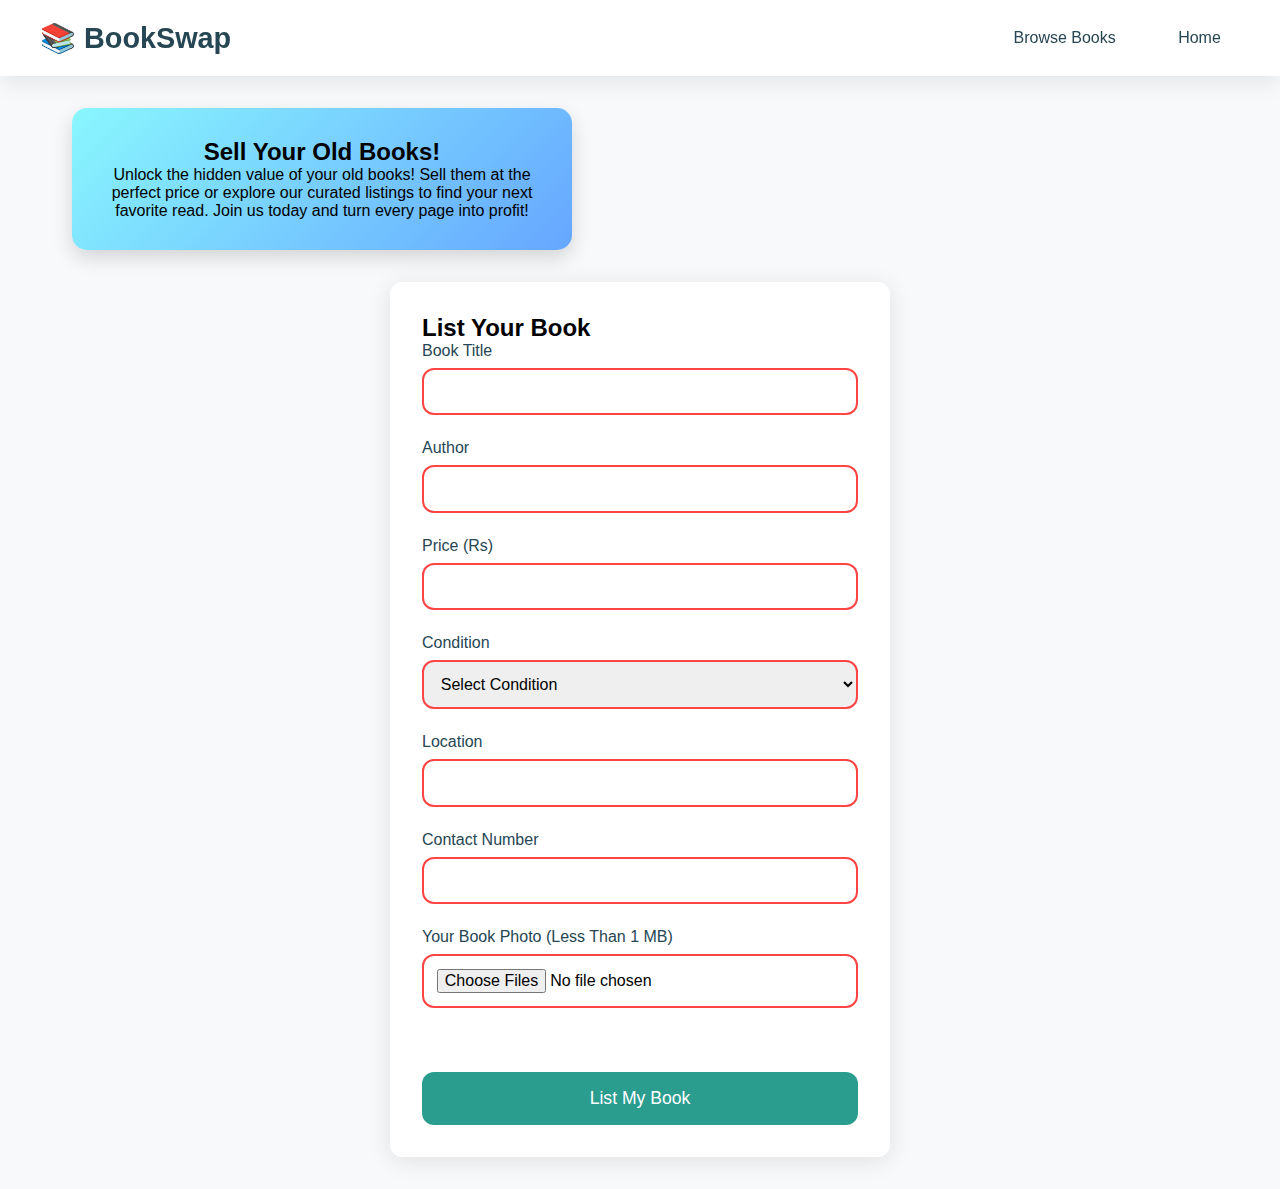
==== sell.html @ ebf1983a "Add files via upload" ====
<!-- sell.html -->
<!DOCTYPE html>
<html lang="en">
<head>
    <meta charset="UTF-8">
    <meta name="viewport" content="width=device-width, initial-scale=1.0">
    <title>Sell Books | BookSwap</title>
    <link rel="stylesheet" href="buy.css">
</head>
<body>
    <header class="main-header">
        <div class="header-content">
            <a href="suraj.html" class="logo">📚 BookSwap</a>
            <nav class="nav-links">
                <a href="buy.html" class="nav-link">Browse Books</a>
                <a href="suraj.html" class="nav-link active">Home</a>
            </nav>
        </div>
    </header>

    <div class="container">
        <!-- Attractive Book Selling Card -->
        <div class="card">
          <h2>Sell Your Old Books!</h2>
          <p>
            Unlock the hidden value of your old books! Sell them at the perfect price or explore our curated listings to find your next favorite read. Join us today and turn every page into profit!
          </p>
        </div>

    <div class="container">
        <form class="sell-form" id="sellForm">
            <h2>List Your Book</h2>
            
            <div class="form-group">
                <label>Book Title</label>
                <input type="text" name="title" required>
            </div>
            
            <div class="form-group">
                <label>Author</label>
                <input type="text" name="author" required>
            </div>

            <div class="form-group">
                <label>Price (Rs)</label>
                <input type="number" name="price" step="0.01" required>
            </div>

            <div class="form-group">
                <label>Condition</label>
                <select name="condition" required>
                    <option value="">Select Condition</option>
                    <option>New</option>
                    <option>Like New</option>
                    <option>Good</option>
                    <option>Fair</option>
                </select>
            </div>

            <div class="form-group">
                <label>Location</label>
                <input type="text" name="location" required>
            </div>

            <div class="form-group">
                <label>Contact Number</label>
                <input type="tel" name="phone" pattern="[0-9]{10}" required 
                    title="10-digit phone number">
            </div>

            
            <!-- sell.html -->
            <label for="fileInput">Your book photo (less than 1 MB)</label>
           
            

<input type="file" id="fileInput" multiple accept="image/*" required
onchange="validateFiles(this)">

<!-- buy.html -->
<div class="book-grid" id="bookGrid"></div>

            <button type="submit" class="submit-btn">List My Book</button>
        </form>
    </div>

    <script src="script.js"></script>
</body>
</html>
---- buy.css ----
:root {
  --primary: #2A9D8F;
  --secondary: #264653;
  --accent: #E9C46A;
  --light: #F8F9FA;
  --radius: 12px;
  --shadow: 0 4px 24px rgba(0,0,0,0.1);
}

* {
  margin: 0;
  padding: 0;
  box-sizing: border-box;
  font-family: 'Segoe UI', sans-serif;
}

body {
  background: var(--light);
  min-height: 100vh;
}

/* Header Styles */
.main-header {
  background: white;
  padding: 1rem 2rem;
  box-shadow: var(--shadow);
  position: sticky;
  top: 0;
  z-index: 100;
}

.header-content {
  max-width: 1200px;
  margin: 0 auto;
  display: flex;
  justify-content: space-between;
  align-items: center;
}

.logo {
  font-size: 1.8rem;
  font-weight: 700;
  color: var(--secondary);
  text-decoration: none;
  display: flex;
  align-items: center;
  gap: 0.5rem;
}

.nav-links {
  display: flex;
  gap: 1.5rem;
}

.nav-link {
  padding: 0.8rem 1.2rem;
  border-radius: var(--radius);
  color: var(--secondary);
  text-decoration: none;
  transition: all 0.3s ease;
}

.nav-link:hover {
  background: rgba(42,157,143,0.1);
}

/* Common Container Styles */
.container {
  max-width: 1200px;
  margin: 2rem auto;
  padding: 0 2rem;
}

/* Sell Page Styles */
.sell-form {
  background: white;
  padding: 2rem;
  border-radius: var(--radius);
  box-shadow: var(--shadow);
  max-width: 800px;
  margin: 0 auto;
}

.form-group {
  margin-bottom: 1.5rem;
}

.form-group label {
  display: block;
  margin-bottom: 0.5rem;
  color: var(--secondary);
  font-weight: 500;
}

input, select, textarea {
  width: 100%;
  padding: 0.8rem;
  border: 2px solid #eee;
  border-radius: var(--radius);
  font-size: 1rem;
  transition: all 0.3s ease;
}

input:focus, select:focus {
  outline: none;
  border-color: var(--primary);
  box-shadow: 0 0 0 3px rgba(42,157,143,0.2);
}

.upload-box {
  border: 2px dashed #ddd;
  border-radius: var(--radius);
  padding: 2rem;
  text-align: center;
  cursor: pointer;
  transition: all 0.3s ease;
}

.upload-box:hover {
  border-color: var(--primary);
  background: rgba(42,157,143,0.05);
}

.preview-grid {
  display: grid;
  grid-template-columns: repeat(3, 1fr);
  gap: 1rem;
  margin-top: 1rem;
}

.preview-img {
  width: 100%;
  height: 100px;
  object-fit: cover;
  border-radius: 8px;
}

.submit-btn {
  background: var(--primary);
  color: white;
  width: 100%;
  padding: 1rem;
  border: none;
  border-radius: var(--radius);
  font-size: 1.1rem;
  cursor: pointer;
  transition: transform 0.3s ease;
}

.submit-btn:hover {
  transform: translateY(-2px);
}

/* Buy Page Styles */
.search-bar {
  width: 100%;
  padding: 1rem;
  border: 2px solid #eee;
  border-radius: var(--radius);
  margin-bottom: 2rem;
  font-size: 1.1rem;
}

.book-grid {
  display: grid;
  gap: 2rem;
  grid-template-columns: repeat(auto-fill, minmax(300px, 1fr));
}

.book-card {
  background: white;
  border-radius: var(--radius);
  box-shadow: var(--shadow);
  overflow: hidden;
  transition: transform 0.3s ease;
}

.book-card:hover {
  transform: translateY(-5px);
}

.book-image {
  width: 100%;
  height: 200px;
  object-fit: cover;
}

.book-details {
  padding: 1.5rem;
}

.book-price {
  color: var(--primary);
  font-size: 1.4rem;
  font-weight: 700;
  margin: 0.5rem 0;
}

.book-info {
  color: #666;
  font-size: 0.9rem;
  margin: 0.3rem 0;
}

.remove-btn {
  background: rgba(255,0,0,0.1);
  color: #ff4444;
  width: 100%;
  padding: 0.8rem;
  border: none;
  border-radius: 8px;
  margin-top: 1rem;
  cursor: pointer;
  transition: all 0.3s ease;
}

.remove-btn:hover {
  background: rgba(255,0,0,0.2);
}

/* Responsive Design */
@media (max-width: 768px) {
  .header-content {
      flex-direction: column;
      gap: 1rem;
  }

  .nav-links {
      flex-direction: column;
      width: 100%;
      text-align: center;
  }

  .preview-grid {
      grid-template-columns: repeat(2, 1fr);
  }
}/* Ensure preview images are visible */
.preview-img {
  width: 100%;
  height: 120px;
  object-fit: cover;
  border-radius: 8px;
  margin: 5px;
  border: 2px solid #eee;
}

/* Error states */
input:invalid, select:invalid {
  border-color: #ff4444;
  animation: shake 0.5s;
}

@keyframes shake {
  0%, 100% { transform: translateX(0); }
  25% { transform: translateX(5px); }
  75% { transform: translateX(-5px); }
}
/* styles.css */
.preview-img {
  width: 100%;
  height: 120px;
  object-fit: cover;
  margin: 5px;
  border-radius: 8px;
  border: 2px solid #eee;
}

.book-image {
  width: 100%;
  height: 200px;
  object-fit: cover;
  border-radius: 12px 12px 0 0;
}

@keyframes highlight {
  0% { transform: translateY(20px); opacity: 0; }
  100% { transform: translateY(0); opacity: 1; }
}

.book-card {
  animation: highlight 0.5s ease;
}
.card {
  background: linear-gradient(135deg, #89f7fe, #66a6ff);
  border-radius: 15px;
  box-shadow: 0 8px 20px rgba(0, 0, 0, 0.15);
  padding: 30px;
  text-align: center;
  width: 100%;
  max-width: 500px;
  transition: transform 0.3s ease, box-shadow 0.3s ease;
}

.sell-form {
  width: 100%;
  max-width: 500px;
}
.owner-controls {
  margin-top: 15px;
  display: flex;
  gap: 10px;
}

.edit-btn, .remove-btn {
  padding: 8px 15px;
  border: none;
  border-radius: 5px;
  cursor: pointer;
  transition: opacity 0.3s;
}

.edit-btn {
  background: #3498db;
  color: white;
}

.remove-btn {
  background: #e74c3c;
  color: white;
}

@keyframes highlight {
  0% { background: transparent; }
  50% { background: #fff3d4; }
  100% { background: transparent; }
}
/* Style for labels within the sell form */
.sell-form label {
  display: block;          /* Places label on its own line */
  font-size: 1rem;         /* Adjust the font size as needed */
  font-weight: 500;        /* Gives a medium font weight */
  color: var(--secondary); /* Uses your secondary color variable */
  margin-bottom: 0.5rem;   /* Adds space between the label and input */
  text-transform: capitalize; /* Optional: capitalizes each word */
}
/* buy.css - Enhanced Version */
.book-grid {
  display: grid;
  grid-template-columns: repeat(auto-fill, minmax(280px, 1fr));
  gap: 25px;
  padding: 2rem;
}

.book-card {
  background: #ffffff;
  border-radius: 12px;
  box-shadow: 0 4px 12px rgba(0, 0, 0, 0.1);
  overflow: hidden;
  transition: transform 0.2s ease;
}

.book-card:hover {
  transform: translateY(-5px);
}

.book-images {
  position: relative;
  height: 380px;
  overflow: hidden;
  background: #f5f5f5;
}

.book-image {
  width: 100%;
  height: 100%;
  object-fit: cover;
  transition: transform 0.3s ease;
}

.book-image:hover {
  transform: scale(1.03);
}

.book-details {
  padding: 1.5rem;
}

.book-details h3 {
  font-size: 1.3rem;
  margin: 0 0 0.5rem;
  color: #2c3e50;
  line-height: 1.3;
}

.book-author {
  color: #7f8c8d;
  font-size: 0.95rem;
  margin-bottom: 0.8rem;
}

.book-price {
  color: #27ae60;
  font-size: 1.4rem;
  font-weight: 700;
  margin: 1rem 0;
}

.book-info {
  display: flex;
  flex-direction: column;
  gap: 0.5rem;
  font-size: 0.9rem;
  color: #34495e;
}

.book-condition {
  position: absolute;
  top: 15px;
  left: 15px;
  background: rgba(255, 255, 255, 0.9);
  padding: 5px 12px;
  border-radius: 20px;
  font-size: 0.8rem;
  font-weight: 500;
}

.book-location {
  display: flex;
  align-items: center;
  gap: 5px;
  color: #e67e22;
}

.book-phone {
  display: flex;
  align-items: center;
  gap: 5px;
  color: #2980b9;
}

.owner-controls {
  margin-top: 1.2rem;
  display: flex;
  gap: 10px;
}

.edit-btn, .remove-btn {
  padding: 8px 20px;
  border: none;
  border-radius: 6px;
  cursor: pointer;
  transition: all 0.2s ease;
  font-weight: 500;
}

.edit-btn {
  background: #3498db;
  color: white;
}

.edit-btn:hover {
  background: #2980b9;
}

.remove-btn {
  background: #e74c3c;
  color: white;
}

.remove-btn:hover {
  background: #c0392b;
}

@keyframes highlight {
  0% { background: transparent; }
  50% { background: #f9f9f9; }
  100% { background: transparent; }
}

/* Responsive Design */
@media (max-width: 768px) {
  .book-grid {
      grid-template-columns: repeat(auto-fill, minmax(250px, 1fr));
      padding: 1rem;
  }
  
  .book-images {
      height: 320px;
  }
}

@media (max-width: 480px) {
  .book-card {
      margin-bottom: 1.5rem;
  }
  
  .book-images {
      height: 280px;
  }
}
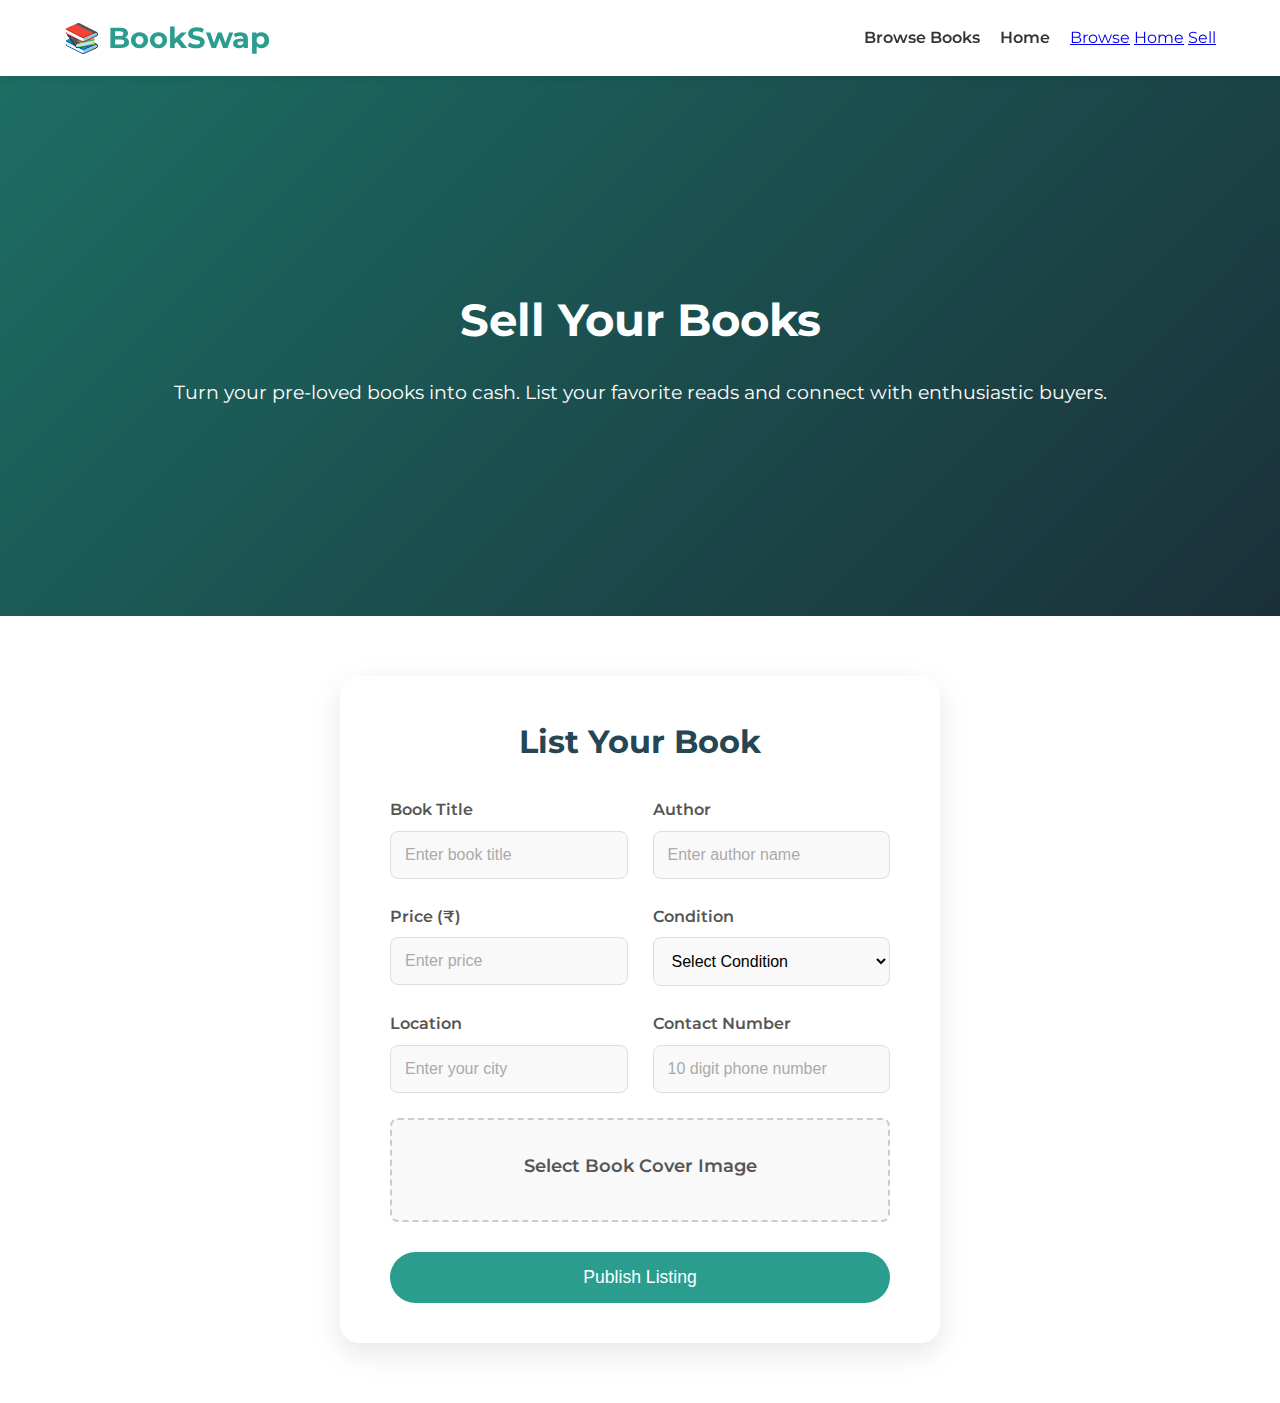
==== commit 7b2d5e3a: "Update sell.html" ====
--- a/sell.html
+++ b/sell.html
@@ -1,89 +1,96 @@
-<!-- sell.html -->
 <!DOCTYPE html>
 <html lang="en">
 <head>
-    <meta charset="UTF-8">
-    <meta name="viewport" content="width=device-width, initial-scale=1.0">
-    <title>Sell Books | BookSwap</title>
-    <link rel="stylesheet" href="buy.css">
+  <meta charset="UTF-8" />
+  <meta name="viewport" content="width=device-width, initial-scale=1.0" />
+  <title>Sell Books | BookSwap</title>
+  <link rel="stylesheet" href="sell.css" />
+  <!-- Google Fonts for modern typography -->
+  <link href="https://fonts.googleapis.com/css2?family=Montserrat:wght@400;600;700&display=swap" rel="stylesheet">
+     <script type="module" src="script.js"></script>
 </head>
 <body>
-    <header class="main-header">
-        <div class="header-content">
-            <a href="suraj.html" class="logo">📚 BookSwap</a>
-            <nav class="nav-links">
-                <a href="buy.html" class="nav-link">Browse Books</a>
-                <a href="suraj.html" class="nav-link active">Home</a>
-            </nav>
+  <header class="main-header">
+    <div class="header-content container">
+      <a href="index.html" class="logo">📚 BookSwap</a>
+      <nav class="nav-links">
+        <a href="buy.html" class="nav-link">Browse Books</a>
+        <a href="index.html" class="nav-link">Home</a>
+        <!-- Add to header section -->
+<button class="hamburger" aria-label="Menu">
+  <span class="hamburger-box">
+    <span class="hamburger-inner"></span>
+  </span>
+</button>
+<div class="mobile-menu">
+  <a href="buy.html" class="mobile-nav-link">Browse</a>
+  <a href="index.html" class="mobile-nav-link">Home</a>
+  <a href="sell.html" class="mobile-nav-link">Sell</a>
+</div>
+      </nav>
+    </div>
+  </header>
+  
+  <section class="hero-section">
+    <div class="hero-overlay"></div>
+    <div class="hero-content container">
+      <h1>Sell Your Books</h1>
+      <p>Turn your pre-loved books into cash. List your favorite reads and connect with enthusiastic buyers.</p>
+    </div>
+  </section>
+  
+  <section class="sell-form-section">
+    <div class="form-container container">
+      <form class="sell-form" id="sellForm">
+        <h2 class="form-title">List Your Book</h2>
+        <div class="form-grid">
+          <div class="form-group">
+            <label for="title">Book Title</label>
+            <input type="text" id="title" name="title" placeholder="Enter book title" required>
+          </div>
+          <div class="form-group">
+            <label for="author">Author</label>
+            <input type="text" id="author" name="author" placeholder="Enter author name" required>
+          </div>
+          <div class="form-group">
+            <label for="price">Price (₹)</label>
+            <input type="number" id="price" name="price" placeholder="Enter price" step="0.01" required>
+          </div>
+          <div class="form-group">
+            <label for="condition">Condition</label>
+            <select id="condition" name="condition" required>
+              <option value="">Select Condition</option>
+              <option>New</option>
+              <option>Like New</option>
+              <option>Good</option>
+              <option>Fair</option>
+            </select>
+          </div>
+          <div class="form-group">
+            <label for="location">Location</label>
+            <input type="text" id="location" name="location" placeholder="Enter your city" required>
+          </div>
+          <div class="form-group">
+            <label for="phone">Contact Number</label>
+            <input type="tel" id="phone" name="phone" placeholder="10 digit phone number" pattern="[0-9]{10}" required>
+          </div>
+          <div class="form-group upload-group">
+            <div class="upload-box" id="uploadBox">
+              <input type="file" id="bookCover" accept="image/*" hidden>
+              <label for="bookCover" class="upload-content">
+                <span class="upload-text">Select Book Cover Image</span>
+              </label>
+            </div>
+            <div id="previewContainer" class="preview-container" style="display: none;">
+              <img id="previewImage" class="preview-image" alt="Book Cover Preview">
+            </div>
+          </div>
         </div>
-    </header>
+        <button type="submit" class="submit-btn">Publish Listing</button>
+      </form>
+    </div>
+  </section>
+  
 
-    <div class="container">
-        <!-- Attractive Book Selling Card -->
-        <div class="card">
-          <h2>Sell Your Old Books!</h2>
-          <p>
-            Unlock the hidden value of your old books! Sell them at the perfect price or explore our curated listings to find your next favorite read. Join us today and turn every page into profit!
-          </p>
-        </div>
-
-    <div class="container">
-        <form class="sell-form" id="sellForm">
-            <h2>List Your Book</h2>
-            
-            <div class="form-group">
-                <label>Book Title</label>
-                <input type="text" name="title" required>
-            </div>
-            
-            <div class="form-group">
-                <label>Author</label>
-                <input type="text" name="author" required>
-            </div>
-
-            <div class="form-group">
-                <label>Price (Rs)</label>
-                <input type="number" name="price" step="0.01" required>
-            </div>
-
-            <div class="form-group">
-                <label>Condition</label>
-                <select name="condition" required>
-                    <option value="">Select Condition</option>
-                    <option>New</option>
-                    <option>Like New</option>
-                    <option>Good</option>
-                    <option>Fair</option>
-                </select>
-            </div>
-
-            <div class="form-group">
-                <label>Location</label>
-                <input type="text" name="location" required>
-            </div>
-
-            <div class="form-group">
-                <label>Contact Number</label>
-                <input type="tel" name="phone" pattern="[0-9]{10}" required 
-                    title="10-digit phone number">
-            </div>
-
-            
-            <!-- sell.html -->
-            <label for="fileInput">Your book photo (less than 1 MB)</label>
-           
-            
-
-<input type="file" id="fileInput" multiple accept="image/*" required
-onchange="validateFiles(this)">
-
-<!-- buy.html -->
-<div class="book-grid" id="bookGrid"></div>
-
-            <button type="submit" class="submit-btn">List My Book</button>
-        </form>
-    </div>
-
-    <script src="script.js"></script>
 </body>
-</html>+</html>
--- a/sell.css
+++ b/sell.css
@@ -0,0 +1,403 @@
+/* Reset & Base Styles */
+* {
+    margin: 0;
+    padding: 0;
+    box-sizing: border-box;
+  }
+  body {
+    font-family: 'Montserrat', sans-serif;
+    background: #f0f4f8;
+    color: #333;
+    line-height: 1.6;
+  }
+  
+  /* Container */
+  .container {
+    width: 90%;
+    max-width: 1200px;
+    margin: 0 auto;
+  }
+  
+  /* Header */
+  .main-header {
+    background: #fff;
+    padding: 15px 0;
+    box-shadow: 0 2px 6px rgba(0, 0, 0, 0.1);
+    position: sticky;
+    top: 0;
+    z-index: 1000;
+  }
+  .header-content {
+    display: flex;
+    justify-content: space-between;
+    align-items: center;
+  }
+  .logo {
+    font-size: 1.8rem;
+    color: #2a9d8f;
+    text-decoration: none;
+    font-weight: 700;
+  }
+  .nav-links {
+    display: flex;
+    gap: 20px;
+  }
+  .nav-link {
+    text-decoration: none;
+    color: #333;
+    font-weight: 600;
+    position: relative;
+    transition: color 0.3s ease;
+  }
+  .nav-link::after {
+    content: "";
+    position: absolute;
+    bottom: -4px;
+    left: 0;
+    width: 0%;
+    height: 2px;
+    background: #2a9d8f;
+    transition: width 0.3s ease;
+  }
+  .nav-link:hover {
+    color: #2a9d8f;
+  }
+  .nav-link:hover::after {
+    width: 100%;
+  }
+  
+  /* Hero Section */
+  .hero-section {
+    position: relative;
+    background: linear-gradient(135deg, #2a9d8f, #264653);
+    min-height: 60vh;
+    display: flex;
+    align-items: center;
+    justify-content: center;
+    text-align: center;
+    color: #fff;
+    padding: 40px 20px;
+  }
+  .hero-overlay {
+    position: absolute;
+    top: 0;
+    left: 0;
+    right: 0;
+    bottom: 0;
+    background: rgba(0, 0, 0, 0.3);
+    z-index: 1;
+  }
+  .hero-content {
+    position: relative;
+    z-index: 2;
+  }
+  .hero-content h1 {
+    font-size: 2.8rem;
+    margin-bottom: 20px;
+    animation: fadeInDown 1s ease-out;
+  }
+  .hero-content p {
+    font-size: 1.2rem;
+    animation: fadeInUp 1s ease-out;
+  }
+  @keyframes fadeInDown {
+    from { opacity: 0; transform: translateY(-20px); }
+    to { opacity: 1; transform: translateY(0); }
+  }
+  @keyframes fadeInUp {
+    from { opacity: 0; transform: translateY(20px); }
+    to { opacity: 1; transform: translateY(0); }
+  }
+  
+  /* Sell Form Section */
+  .sell-form-section {
+    padding: 60px 20px;
+    background: #fff;
+  }
+  .form-container {
+    display: flex;
+    justify-content: center;
+  }
+  .sell-form {
+    background: rgba(255, 255, 255, 0.95);
+    border-radius: 20px;
+    padding: 40px 50px;
+    box-shadow: 0 10px 30px rgba(0, 0, 0, 0.1);
+    max-width: 600px;
+    width: 100%;
+    animation: formFadeIn 1s ease-out;
+  }
+  @keyframes formFadeIn {
+    from { opacity: 0; transform: translateY(20px); }
+    to { opacity: 1; transform: translateY(0); }
+  }
+  .form-title {
+    font-size: 2rem;
+    text-align: center;
+    margin-bottom: 30px;
+    color: #264653;
+    font-weight: 700;
+  }
+  .form-grid {
+    display: grid;
+    grid-template-columns: 1fr;
+    gap: 20px;
+  }
+  @media (min-width: 600px) {
+    .form-grid {
+      grid-template-columns: 1fr 1fr;
+      gap: 25px;
+    }
+  }
+  /* Form Groups */
+  .form-group {
+    display: flex;
+    flex-direction: column;
+  }
+  .form-group label {
+    margin-bottom: 8px;
+    font-weight: 600;
+    color: #555;
+  }
+  .form-group input,
+  .form-group select {
+    background: #f9f9f9;
+    border: 1px solid #ddd;
+    border-radius: 8px;
+    padding: 14px;
+    font-size: 1rem;
+    transition: border-color 0.3s, box-shadow 0.3s;
+  }
+  .form-group input::placeholder,
+  .form-group select::placeholder {
+    color: #aaa;
+  }
+  .form-group input:focus,
+  .form-group select:focus {
+    border-color: #2a9d8f;
+    box-shadow: 0 0 8px rgba(42, 157, 143, 0.5);
+    outline: none;
+  }
+  
+  /* Upload Section */
+  .upload-group {
+    grid-column: span 2;
+    text-align: center;
+  }
+  .upload-box {
+    background: #f9f9f9;
+    border: 2px dashed #2a9d8f;
+    padding: 30px;
+    border-radius: 10px;
+    cursor: pointer;
+    transition: background-color 0.3s, transform 0.3s;
+    display: flex;
+    align-items: center;
+    justify-content: center;
+  }
+  .upload-box:hover {
+    transform: translateY(-3px);
+    background: #e8f5f2;
+  }
+  .upload-content {
+    font-size: 1.1rem;
+    color: #2a9d8f;
+  }
+  .preview-container {
+    margin-top: 15px;
+  }
+  .preview-image {
+    max-width: 100%;
+    border-radius: 8px;
+    box-shadow: 0 4px 12px rgba(0, 0, 0, 0.1);
+  }
+  
+  /* Submit Button */
+  .submit-btn {
+    background: #2a9d8f;
+    color: #fff;
+    border: none;
+    border-radius: 50px;
+    padding: 15px;
+    font-size: 1.1rem;
+    width: 100%;
+    margin-top: 30px;
+    cursor: pointer;
+    transition: background 0.3s, transform 0.3s;
+  }
+  .submit-btn:hover {
+    background: #21867a;
+    transform: translateY(-2px);
+  }
+  /* ---------- Responsive Design ---------- */
+/* Image Preview Styles */
+.preview-container {
+  display: grid;
+  grid-template-columns: repeat(auto-fill, minmax(100px, 1fr));
+  gap: 1rem;
+  margin-top: 1rem;
+}
+
+.preview-img {
+  width: 100%;
+  height: 150px;
+  object-fit: cover;
+  border-radius: 4px;
+  box-shadow: 0 2px 8px rgba(0,0,0,0.1);
+  transition: transform 0.2s ease;
+}
+
+.preview-img:hover {
+  transform: scale(1.05);
+}
+
+.upload-box {
+  border: 2px dashed #ccc;
+  padding: 2rem;
+  text-align: center;
+  border-radius: 8px;
+  cursor: pointer;
+  transition: all 0.3s ease;
+}
+
+.upload-box:hover {
+  border-color: #3498db;
+  background-color: #f8f9fa;
+}
+
+@keyframes highlightPulse {
+  0% { box-shadow: 0 0 0 0 rgba(52, 152, 219, 0.5); }
+  70% { box-shadow: 0 0 0 10px rgba(52, 152, 219, 0); }
+  100% { box-shadow: 0 0 0 0 rgba(52, 152, 219, 0); }
+}
+/* Updated Header CSS */
+@media (max-width: 768px) {
+  .nav-links {
+    display: none;
+  }
+  
+  .hamburger {
+    display: flex;
+    padding: 10px;
+    z-index: 1001;
+  }
+  
+  .mobile-menu {
+    position: fixed;
+    top: 60px;
+    right: -100%;
+    width: 100%;
+    height: calc(100vh - 60px);
+    background: rgba(255, 255, 255, 0.98);
+    flex-direction: column;
+    align-items: center;
+    padding: 20px;
+    transition: right 0.3s ease-in-out;
+    z-index: 999;
+  }
+  
+  .mobile-menu.active {
+    right: 0;
+  }
+  
+  .mobile-nav-link {
+    padding: 15px;
+    width: 100%;
+    text-align: center;
+    border-bottom: 1px solid #eee;
+    transform: translateX(30px);
+    opacity: 0;
+    transition: all 0.3s ease;
+  }
+  
+  .mobile-menu.active .mobile-nav-link {
+    transform: translateX(0);
+    opacity: 1;
+  }
+  
+  .mobile-nav-link:nth-child(1) { transition-delay: 0.1s; }
+  .mobile-nav-link:nth-child(2) { transition-delay: 0.2s; }
+  .mobile-nav-link:nth-child(3) { transition-delay: 0.3s; }
+}
+
+/* Hamburger Icon Animation */
+.hamburger {
+  display: none;
+  cursor: pointer;
+  background: none;
+  border: none;
+}
+
+.hamburger-box {
+  width: 30px;
+  height: 24px;
+  display: inline-block;
+  position: relative;
+}
+
+.hamburger-inner {
+  width: 100%;
+  height: 2px;
+  background-color: #333;
+  position: absolute;
+  left: 0;
+  top: 50%;
+  transform: translateY(-50%);
+  transition: transform 0.2s ease;
+}
+
+.hamburger-inner::before,
+.hamburger-inner::after {
+  content: "";
+  width: 100%;
+  height: 2px;
+  background-color: #333;
+  position: absolute;
+  left: 0;
+  transition: transform 0.3s ease;
+}
+
+.hamburger-inner::before {
+  top: -8px;
+}
+
+.hamburger-inner::after {
+  top: 8px;
+}
+
+.hamburger.active .hamburger-inner {
+  transform: rotate(45deg);
+}
+
+.hamburger.active .hamburger-inner::before {
+  transform: translateY(8px) rotate(90deg);
+}
+
+.hamburger.active .hamburger-inner::after {
+  transform: translateY(-8px) rotate(90deg);
+}
+
+/* Form Mobile Optimization */
+@media (max-width: 480px) {
+  .sell-form {
+    padding: 30px 20px;
+    border-radius: 15px;
+  }
+  
+  .form-title {
+    font-size: 1.8rem;
+  }
+  
+  .upload-box {
+    padding: 1.5rem;
+  }
+  
+  .preview-img {
+    height: 140px;
+  }
+  
+  .submit-btn {
+    padding: 12px;
+    font-size: 1rem;
+  }
+}
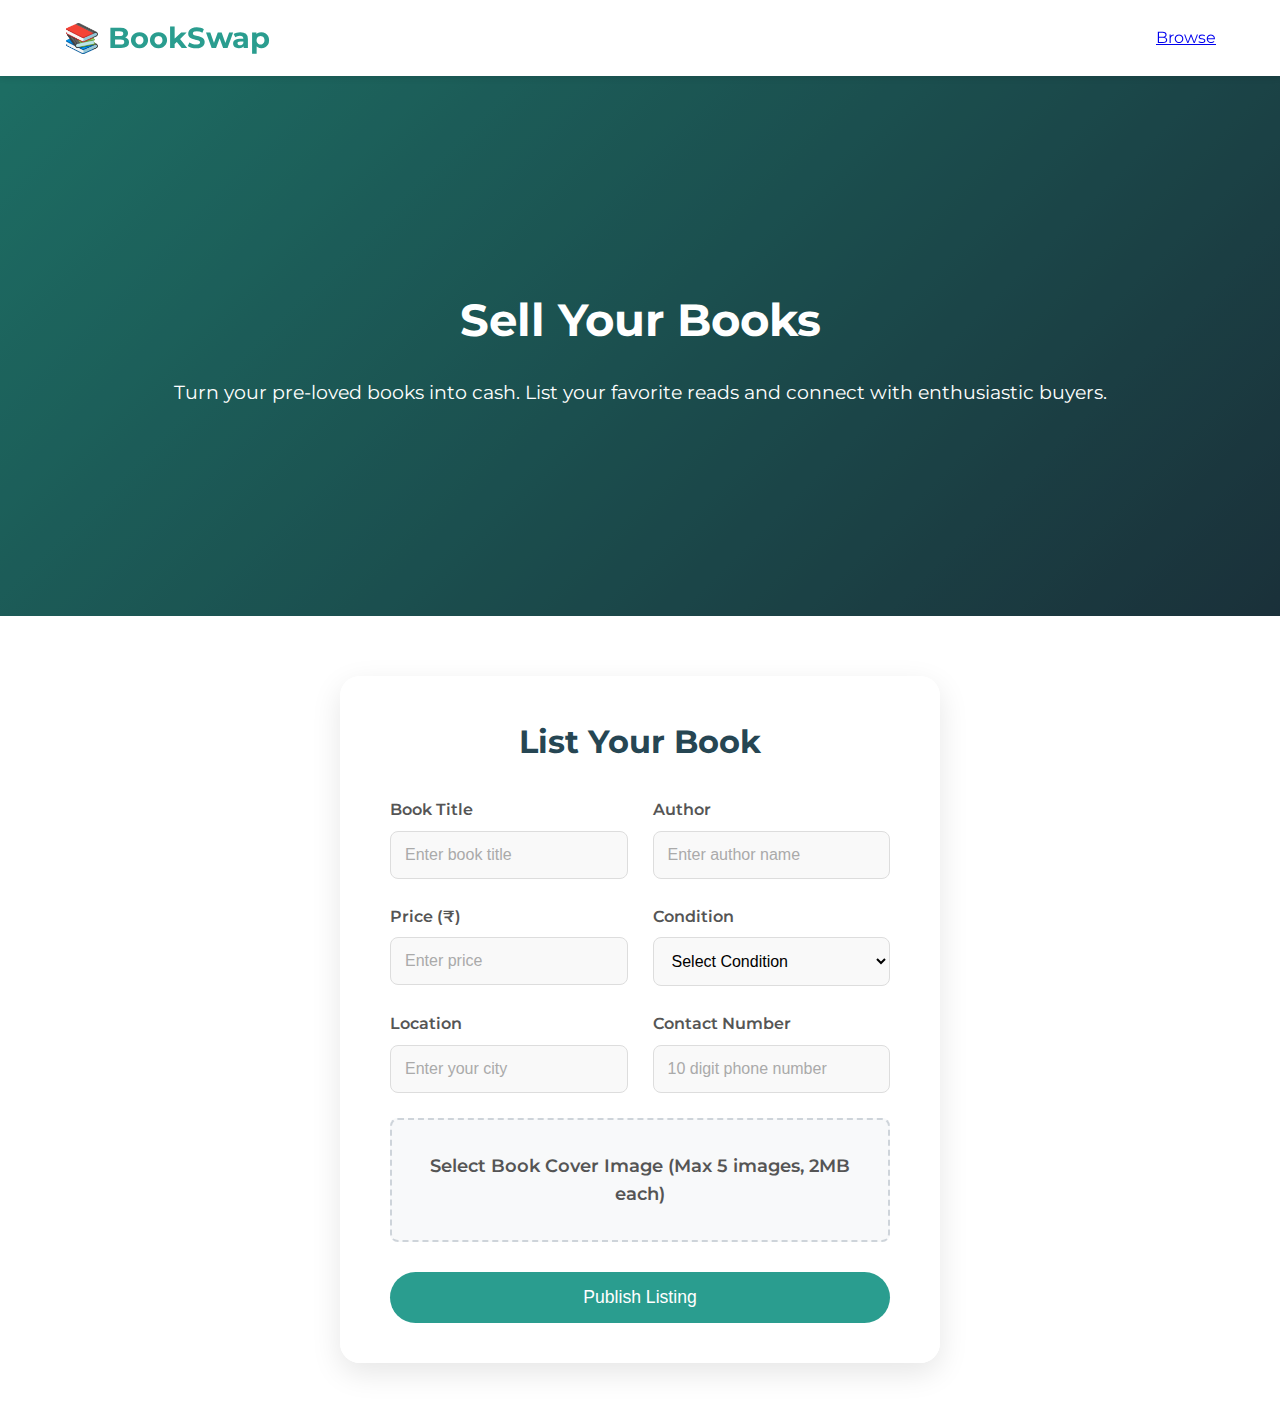
==== commit 4e6fdb15: "Update sell.html" ====
--- a/sell.html
+++ b/sell.html
@@ -5,32 +5,20 @@
   <meta name="viewport" content="width=device-width, initial-scale=1.0" />
   <title>Sell Books | BookSwap</title>
   <link rel="stylesheet" href="sell.css" />
-  <!-- Google Fonts for modern typography -->
   <link href="https://fonts.googleapis.com/css2?family=Montserrat:wght@400;600;700&display=swap" rel="stylesheet">
-     <script type="module" src="script.js"></script>
 </head>
 <body>
   <header class="main-header">
     <div class="header-content container">
       <a href="index.html" class="logo">📚 BookSwap</a>
-      <nav class="nav-links">
-        <a href="buy.html" class="nav-link">Browse Books</a>
-        <a href="index.html" class="nav-link">Home</a>
-        <!-- Add to header section -->
-<button class="hamburger" aria-label="Menu">
-  <span class="hamburger-box">
-    <span class="hamburger-inner"></span>
-  </span>
-</button>
-<div class="mobile-menu">
-  <a href="buy.html" class="mobile-nav-link">Browse</a>
-  <a href="index.html" class="mobile-nav-link">Home</a>
-  <a href="sell.html" class="mobile-nav-link">Sell</a>
-</div>
-      </nav>
+      <a href="buy.html" class="mobile-nav-link">Browse</a>
+      
     </div>
   </header>
-  
+    
+  </header>
+
+  <!-- Hero Section -->
   <section class="hero-section">
     <div class="hero-overlay"></div>
     <div class="hero-content container">
@@ -38,11 +26,15 @@
       <p>Turn your pre-loved books into cash. List your favorite reads and connect with enthusiastic buyers.</p>
     </div>
   </section>
-  
+
+  <!-- Sell Form Section -->
   <section class="sell-form-section">
     <div class="form-container container">
       <form class="sell-form" id="sellForm">
         <h2 class="form-title">List Your Book</h2>
+        <!-- 
+          The form grid is set to one column by default (mobile), and switches to two columns on screens wider than 600px via CSS.
+        -->
         <div class="form-grid">
           <div class="form-group">
             <label for="title">Book Title</label>
@@ -76,21 +68,21 @@
           </div>
           <div class="form-group upload-group">
             <div class="upload-box" id="uploadBox">
-              <input type="file" id="bookCover" accept="image/*" hidden>
+              <input type="file" id="bookCover" accept="image/*" multiple hidden>
               <label for="bookCover" class="upload-content">
                 <span class="upload-text">Select Book Cover Image</span>
+                <span class="upload-subtext">(Max 5 images, 2MB each)</span>
               </label>
             </div>
-            <div id="previewContainer" class="preview-container" style="display: none;">
-              <img id="previewImage" class="preview-image" alt="Book Cover Preview">
-            </div>
+            <div id="previewContainer" class="preview-container"></div>
           </div>
         </div>
         <button type="submit" class="submit-btn">Publish Listing</button>
       </form>
     </div>
   </section>
-  
 
+  <!-- Include our main script as a module -->
+  <script type="module" src="script.js"></script>
 </body>
 </html>
--- a/sell.css
+++ b/sell.css
@@ -1,403 +1,323 @@
 /* Reset & Base Styles */
 * {
-    margin: 0;
-    padding: 0;
-    box-sizing: border-box;
-  }
-  body {
-    font-family: 'Montserrat', sans-serif;
-    background: #f0f4f8;
-    color: #333;
-    line-height: 1.6;
-  }
-  
-  /* Container */
-  .container {
-    width: 90%;
-    max-width: 1200px;
-    margin: 0 auto;
-  }
-  
-  /* Header */
-  .main-header {
-    background: #fff;
-    padding: 15px 0;
-    box-shadow: 0 2px 6px rgba(0, 0, 0, 0.1);
-    position: sticky;
-    top: 0;
-    z-index: 1000;
-  }
-  .header-content {
-    display: flex;
-    justify-content: space-between;
-    align-items: center;
-  }
-  .logo {
-    font-size: 1.8rem;
-    color: #2a9d8f;
-    text-decoration: none;
-    font-weight: 700;
-  }
+  margin: 0;
+  padding: 0;
+  box-sizing: border-box;
+}
+body {
+  font-family: 'Montserrat', sans-serif;
+  background: #f0f4f8;
+  color: #333;
+  line-height: 1.6;
+}
+
+/* Container */
+.container {
+  width: 90%;
+  max-width: 1200px;
+  margin: 0 auto;
+}
+
+/* Header */
+.main-header {
+  background: #fff;
+  padding: 15px 0;
+  box-shadow: 0 2px 6px rgba(0,0,0,0.1);
+  position: sticky;
+  top: 0;
+  z-index: 1000;
+}
+.header-content {
+  display: flex;
+  justify-content: space-between;
+  align-items: center;
+}
+.logo {
+  font-size: 1.8rem;
+  color: #2a9d8f;
+  text-decoration: none;
+  font-weight: 700;
+}
+.nav-links {
+  display: flex;
+  gap: 20px;
+}
+.nav-link {
+  text-decoration: none;
+  color: #333;
+  font-weight: 600;
+  position: relative;
+  transition: color 0.3s ease;
+}
+.nav-link::after {
+  content: "";
+  position: absolute;
+  bottom: -4px;
+  left: 0;
+  width: 0%;
+  height: 2px;
+  background: #2a9d8f;
+  transition: width 0.3s ease;
+}
+.nav-link:hover {
+  color: #2a9d8f;
+}
+.nav-link:hover::after {
+  width: 100%;
+}
+
+/* Mobile Menu & Hamburger */
+/* Hide mobile menu by default */
+.mobile-menu {
+  display: none;
+}
+.hamburger {
+  display: none !important;
+  background: none;
+  border: none;
+}
+
+/* Mobile Styles (max-width: 768px) */
+@media screen and (max-width: 768px) {
+  .hamburger {
+    display: flex !important;
+    padding: 10px;
+    z-index: 1001;
+  }
+  /* Hide desktop navigation on mobile */
   .nav-links {
-    display: flex;
-    gap: 20px;
-  }
-  .nav-link {
-    text-decoration: none;
-    color: #333;
-    font-weight: 600;
-    position: relative;
-    transition: color 0.3s ease;
-  }
-  .nav-link::after {
-    content: "";
-    position: absolute;
-    bottom: -4px;
-    left: 0;
-    width: 0%;
-    height: 2px;
-    background: #2a9d8f;
-    transition: width 0.3s ease;
-  }
-  .nav-link:hover {
-    color: #2a9d8f;
-  }
-  .nav-link:hover::after {
-    width: 100%;
-  }
-  
-  /* Hero Section */
-  .hero-section {
-    position: relative;
-    background: linear-gradient(135deg, #2a9d8f, #264653);
-    min-height: 60vh;
-    display: flex;
-    align-items: center;
-    justify-content: center;
-    text-align: center;
-    color: #fff;
-    padding: 40px 20px;
-  }
-  .hero-overlay {
-    position: absolute;
-    top: 0;
-    left: 0;
-    right: 0;
-    bottom: 0;
-    background: rgba(0, 0, 0, 0.3);
-    z-index: 1;
-  }
-  .hero-content {
-    position: relative;
-    z-index: 2;
-  }
-  .hero-content h1 {
-    font-size: 2.8rem;
-    margin-bottom: 20px;
-    animation: fadeInDown 1s ease-out;
-  }
-  .hero-content p {
-    font-size: 1.2rem;
-    animation: fadeInUp 1s ease-out;
-  }
-  @keyframes fadeInDown {
-    from { opacity: 0; transform: translateY(-20px); }
-    to { opacity: 1; transform: translateY(0); }
-  }
-  @keyframes fadeInUp {
-    from { opacity: 0; transform: translateY(20px); }
-    to { opacity: 1; transform: translateY(0); }
-  }
-  
-  /* Sell Form Section */
-  .sell-form-section {
-    padding: 60px 20px;
-    background: #fff;
-  }
-  .form-container {
-    display: flex;
-    justify-content: center;
-  }
-  .sell-form {
-    background: rgba(255, 255, 255, 0.95);
-    border-radius: 20px;
-    padding: 40px 50px;
-    box-shadow: 0 10px 30px rgba(0, 0, 0, 0.1);
-    max-width: 600px;
-    width: 100%;
-    animation: formFadeIn 1s ease-out;
-  }
-  @keyframes formFadeIn {
-    from { opacity: 0; transform: translateY(20px); }
-    to { opacity: 1; transform: translateY(0); }
-  }
-  .form-title {
-    font-size: 2rem;
-    text-align: center;
-    margin-bottom: 30px;
-    color: #264653;
-    font-weight: 700;
-  }
-  .form-grid {
-    display: grid;
-    grid-template-columns: 1fr;
-    gap: 20px;
-  }
-  @media (min-width: 600px) {
-    .form-grid {
-      grid-template-columns: 1fr 1fr;
-      gap: 25px;
-    }
-  }
-  /* Form Groups */
-  .form-group {
+    display: none;
+  }
+  /* Show mobile menu */
+  .mobile-menu {
     display: flex;
     flex-direction: column;
-  }
-  .form-group label {
-    margin-bottom: 8px;
-    font-weight: 600;
-    color: #555;
-  }
-  .form-group input,
-  .form-group select {
-    background: #f9f9f9;
-    border: 1px solid #ddd;
-    border-radius: 8px;
-    padding: 14px;
-    font-size: 1rem;
-    transition: border-color 0.3s, box-shadow 0.3s;
-  }
-  .form-group input::placeholder,
-  .form-group select::placeholder {
-    color: #aaa;
-  }
-  .form-group input:focus,
-  .form-group select:focus {
-    border-color: #2a9d8f;
-    box-shadow: 0 0 8px rgba(42, 157, 143, 0.5);
-    outline: none;
-  }
-  
-  /* Upload Section */
-  .upload-group {
-    grid-column: span 2;
-    text-align: center;
-  }
-  .upload-box {
-    background: #f9f9f9;
-    border: 2px dashed #2a9d8f;
-    padding: 30px;
-    border-radius: 10px;
-    cursor: pointer;
-    transition: background-color 0.3s, transform 0.3s;
-    display: flex;
     align-items: center;
-    justify-content: center;
-  }
-  .upload-box:hover {
-    transform: translateY(-3px);
-    background: #e8f5f2;
-  }
-  .upload-content {
-    font-size: 1.1rem;
-    color: #2a9d8f;
-  }
-  .preview-container {
-    margin-top: 15px;
-  }
-  .preview-image {
-    max-width: 100%;
-    border-radius: 8px;
-    box-shadow: 0 4px 12px rgba(0, 0, 0, 0.1);
-  }
-  
-  /* Submit Button */
-  .submit-btn {
-    background: #2a9d8f;
-    color: #fff;
-    border: none;
-    border-radius: 50px;
-    padding: 15px;
-    font-size: 1.1rem;
-    width: 100%;
-    margin-top: 30px;
-    cursor: pointer;
-    transition: background 0.3s, transform 0.3s;
-  }
-  .submit-btn:hover {
-    background: #21867a;
-    transform: translateY(-2px);
-  }
-  /* ---------- Responsive Design ---------- */
-/* Image Preview Styles */
-.preview-container {
-  display: grid;
-  grid-template-columns: repeat(auto-fill, minmax(100px, 1fr));
-  gap: 1rem;
-  margin-top: 1rem;
-}
-
-.preview-img {
-  width: 100%;
-  height: 150px;
-  object-fit: cover;
-  border-radius: 4px;
-  box-shadow: 0 2px 8px rgba(0,0,0,0.1);
-  transition: transform 0.2s ease;
-}
-
-.preview-img:hover {
-  transform: scale(1.05);
-}
-
-.upload-box {
-  border: 2px dashed #ccc;
-  padding: 2rem;
-  text-align: center;
-  border-radius: 8px;
-  cursor: pointer;
-  transition: all 0.3s ease;
-}
-
-.upload-box:hover {
-  border-color: #3498db;
-  background-color: #f8f9fa;
-}
-
-@keyframes highlightPulse {
-  0% { box-shadow: 0 0 0 0 rgba(52, 152, 219, 0.5); }
-  70% { box-shadow: 0 0 0 10px rgba(52, 152, 219, 0); }
-  100% { box-shadow: 0 0 0 0 rgba(52, 152, 219, 0); }
-}
-/* Updated Header CSS */
-@media (max-width: 768px) {
-  .nav-links {
-    display: none;
-  }
-  
-  .hamburger {
-    display: flex;
-    padding: 10px;
-    z-index: 1001;
-  }
-  
-  .mobile-menu {
     position: fixed;
     top: 60px;
-    right: -100%;
+    right: 0;
     width: 100%;
     height: calc(100vh - 60px);
-    background: rgba(255, 255, 255, 0.98);
-    flex-direction: column;
-    align-items: center;
+    background: rgba(255,255,255,0.98);
     padding: 20px;
-    transition: right 0.3s ease-in-out;
+    transition: transform 0.3s ease-in-out;
+    transform: translateX(100%);
     z-index: 999;
   }
-  
   .mobile-menu.active {
-    right: 0;
-  }
-  
+    transform: translateX(0);
+  }
   .mobile-nav-link {
     padding: 15px;
     width: 100%;
     text-align: center;
     border-bottom: 1px solid #eee;
-    transform: translateX(30px);
-    opacity: 0;
-    transition: all 0.3s ease;
-  }
-  
-  .mobile-menu.active .mobile-nav-link {
-    transform: translateX(0);
-    opacity: 1;
-  }
-  
-  .mobile-nav-link:nth-child(1) { transition-delay: 0.1s; }
-  .mobile-nav-link:nth-child(2) { transition-delay: 0.2s; }
-  .mobile-nav-link:nth-child(3) { transition-delay: 0.3s; }
-}
-
-/* Hamburger Icon Animation */
-.hamburger {
-  display: none;
+  }
+}
+
+/* Hero Section */
+.hero-section {
+  position: relative;
+  background: linear-gradient(135deg, #2a9d8f, #264653);
+  min-height: 60vh;
+  display: flex;
+  align-items: center;
+  justify-content: center;
+  text-align: center;
+  color: #fff;
+  padding: 40px 20px;
+}
+.hero-overlay {
+  position: absolute;
+  top: 0;
+  left: 0;
+  right: 0;
+  bottom: 0;
+  background: rgba(0,0,0,0.3);
+  z-index: 1;
+}
+.hero-content {
+  position: relative;
+  z-index: 2;
+}
+.hero-content h1 {
+  font-size: 2.8rem;
+  margin-bottom: 20px;
+  animation: fadeInDown 1s ease-out;
+}
+.hero-content p {
+  font-size: 1.2rem;
+  animation: fadeInUp 1s ease-out;
+}
+@keyframes fadeInDown {
+  from { opacity: 0; transform: translateY(-20px); }
+  to { opacity: 1; transform: translateY(0); }
+}
+@keyframes fadeInUp {
+  from { opacity: 0; transform: translateY(20px); }
+  to { opacity: 1; transform: translateY(0); }
+}
+
+/* Sell Form Section */
+.sell-form-section {
+  padding: 60px 20px;
+  background: #fff;
+}
+.form-container {
+  display: flex;
+  justify-content: center;
+}
+.sell-form {
+  background: rgba(255,255,255,0.95);
+  border-radius: 20px;
+  padding: 40px 50px;
+  box-shadow: 0 10px 30px rgba(0,0,0,0.1);
+  max-width: 600px;
+  width: 100%;
+  animation: formFadeIn 1s ease-out;
+}
+@keyframes formFadeIn {
+  from { opacity: 0; transform: translateY(20px); }
+  to { opacity: 1; transform: translateY(0); }
+}
+.form-title {
+  font-size: 2rem;
+  text-align: center;
+  margin-bottom: 30px;
+  color: #264653;
+  font-weight: 700;
+}
+/* Form grid defaults to one column (mobile) */
+.form-grid {
+  display: grid;
+  grid-template-columns: 1fr;
+  gap: 20px;
+}
+/* Use two columns on larger screens (min-width: 600px) */
+@media screen and (min-width: 600px) {
+  .form-grid {
+    grid-template-columns: 1fr 1fr;
+    gap: 25px;
+  }
+}
+.form-group {
+  display: flex;
+  flex-direction: column;
+}
+.form-group label {
+  margin-bottom: 8px;
+  font-weight: 600;
+  color: #555;
+}
+.form-group input,
+.form-group select {
+  background: #f9f9f9;
+  border: 1px solid #ddd;
+  border-radius: 8px;
+  padding: 14px;
+  font-size: 1rem;
+  transition: border-color 0.3s, box-shadow 0.3s;
+}
+.form-group input::placeholder,
+.form-group select::placeholder {
+  color: #aaa;
+}
+.form-group input:focus,
+.form-group select:focus {
+  border-color: #2a9d8f;
+  box-shadow: 0 0 8px rgba(42,157,143,0.5);
+  outline: none;
+}
+
+/* Upload Section & Preview */
+.upload-group {
+  grid-column: span 2;
+  text-align: center;
+}
+.upload-box {
+  background: #f8f9fa;
+  border: 2px dashed #ced4da;
+  padding: 2rem;
+  text-align: center;
+  border-radius: 8px;
+  transition: all 0.3s ease;
   cursor: pointer;
-  background: none;
+}
+.upload-box:hover {
+  border-color: #228be6;
+  background: #e7f5ff;
+  transform: translateY(-3px);
+}
+.upload-content {
+  font-size: 1.1rem;
+  color: #2a9d8f;
+}
+.preview-container {
+  display: none; /* Will be switched to grid via JS when files are chosen */
+  grid-template-columns: repeat(auto-fill, minmax(120px, 1fr));
+  gap: 1rem;
+  margin: 1rem 0;
+}
+.preview-item {
+  text-align: center;
+  position: relative;
+}
+.preview-img {
+  width: 100%;
+  height: 180px;
+  object-fit: cover;
+  border-radius: 8px;
+  box-shadow: 0 2px 8px rgba(0,0,0,0.1);
+  background: #f8f9fa;
+  border: 1px solid #dee2e6;
+}
+
+/* Submit Button */
+.submit-btn {
+  background: #2a9d8f;
+  color: #fff;
   border: none;
-}
-
-.hamburger-box {
-  width: 30px;
-  height: 24px;
-  display: inline-block;
-  position: relative;
-}
-
-.hamburger-inner {
+  border-radius: 50px;
+  padding: 15px;
+  font-size: 1.1rem;
   width: 100%;
-  height: 2px;
-  background-color: #333;
-  position: absolute;
-  left: 0;
-  top: 50%;
-  transform: translateY(-50%);
-  transition: transform 0.2s ease;
-}
-
-.hamburger-inner::before,
-.hamburger-inner::after {
-  content: "";
-  width: 100%;
-  height: 2px;
-  background-color: #333;
-  position: absolute;
-  left: 0;
-  transition: transform 0.3s ease;
-}
-
-.hamburger-inner::before {
-  top: -8px;
-}
-
-.hamburger-inner::after {
-  top: 8px;
-}
-
-.hamburger.active .hamburger-inner {
-  transform: rotate(45deg);
-}
-
-.hamburger.active .hamburger-inner::before {
-  transform: translateY(8px) rotate(90deg);
-}
-
-.hamburger.active .hamburger-inner::after {
-  transform: translateY(-8px) rotate(90deg);
-}
-
-/* Form Mobile Optimization */
-@media (max-width: 480px) {
+  margin-top: 30px;
+  cursor: pointer;
+  transition: background 0.3s, transform 0.3s;
+}
+.submit-btn:hover {
+  background: #21867a;
+  transform: translateY(-2px);
+}
+
+/* Mobile Form Optimization */
+@media screen and (max-width: 480px) {
   .sell-form {
     padding: 30px 20px;
     border-radius: 15px;
   }
-  
   .form-title {
     font-size: 1.8rem;
   }
-  
+  .form-grid {
+    grid-template-columns: 1fr;
+    gap: 15px;
+  }
   .upload-box {
     padding: 1.5rem;
   }
-  
   .preview-img {
     height: 140px;
   }
-  
   .submit-btn {
     padding: 12px;
     font-size: 1rem;
   }
 }
+
+/* Highlight Animation (for Buy Page) */
+@keyframes highlightPulse {
+  0% { box-shadow: 0 0 0 0 rgba(42,157,143,0.7); }
+  70% { box-shadow: 0 0 0 10px rgba(42,157,143,0); }
+  100% { box-shadow: 0 0 0 0 rgba(42,157,143,0); }
+}
